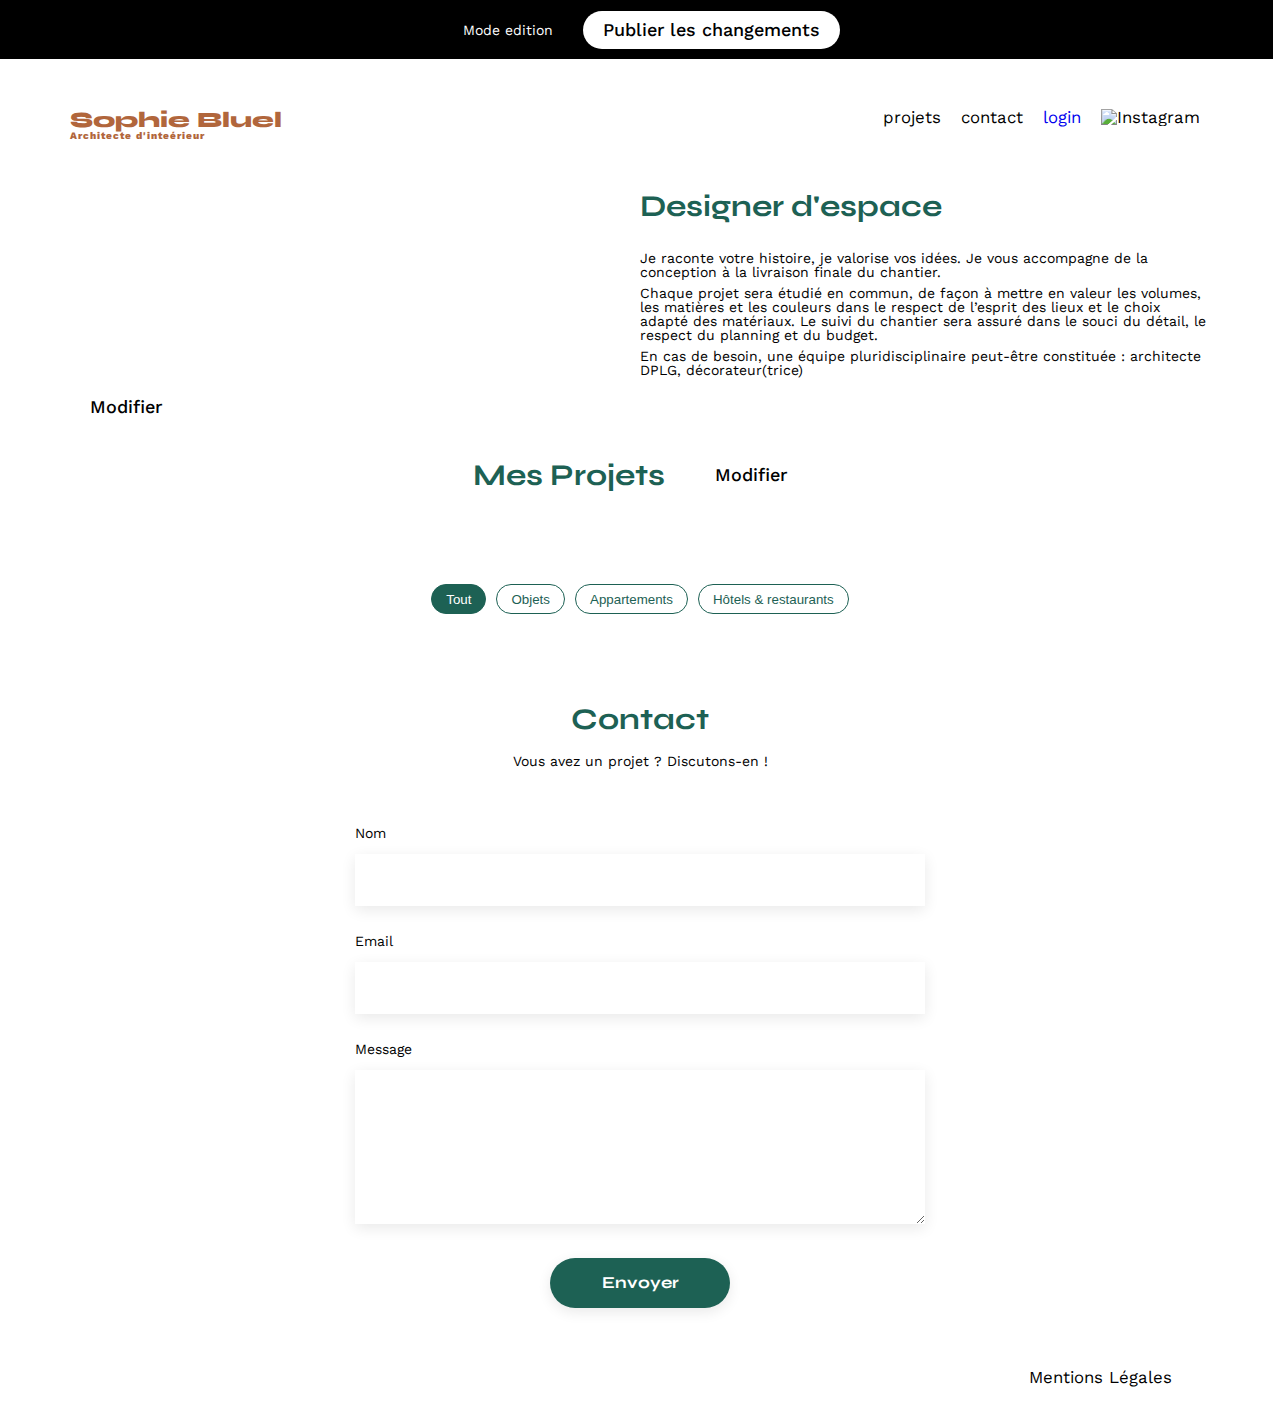
==== FrontEnd/index.html @ f519132e "Premier commit" ====
<!DOCTYPE html>
<html lang="fr">

<head>
	<meta charset="UTF-8">
	<title>Sophie Bluel - Architecte d'intérieur</title>
	<meta name="viewport" content="width=device-width, initial-scale=1.0">
	<link rel="preconnect" href="https://fonts.googleapis.com">
	<link rel="preconnect" href="https://fonts.gstatic.com" crossorigin>
	<link href="https://fonts.googleapis.com/css2?family=Syne:wght@700;800&family=Work+Sans&display=swap"
		rel="stylesheet">
	<meta name="description" content="">
	<link rel="stylesheet" href="https://cdnjs.cloudflare.com/ajax/libs/font-awesome/6.3.0/css/all.min.css"
		integrity="sha512-SzlrxWUlpfuzQ+pcUCosxcglQRNAq/DZjVsC0lE40xsADsfeQoEypE+enwcOiGjk/bSuGGKHEyjSoQ1zVisanQ=="
		crossorigin="anonymous" referrerpolicy="no-referrer">
	<link rel="stylesheet" href="./assets/style.css">
</head>

<body>
	<div id="modifier" class="hide">
		<i class="fa-regular fa-pen-to-square fa-color-w"></i>
		<p class="pub">Mode edition</p>
		<button class="B publier" type="button">Publier les changements</button>
	</div>
	<header>
		<a href="index.html">
			<h1 id="logo">Sophie Bluel <span>Architecte d'inteérieur</span></h1>
		</a>
		<nav>
			<ul>
				<li>projets</li>
				<li>contact</li>

				<li><a href="connexion.html">login</a></li>

				<li><img src="./assets/icons/instagram.png" alt="Instagram"></li>
			</ul>
		</nav>
	</header>
	<main>
		<section id="introduction">
			<figure>
				<img src="./assets/images/sophie-bluel.png" alt="">
			</figure>

			<article>
				<h2>Designer d'espace</h2>
				<p>Je raconte votre histoire, je valorise vos idées. Je vous accompagne de la conception à la livraison
					finale du chantier.</p>
				<p>Chaque projet sera étudié en commun, de façon à mettre en valeur les volumes, les matières et les
					couleurs dans le respect de l’esprit des lieux et le choix adapté des matériaux. Le suivi du
					chantier sera assuré dans le souci du détail, le respect du planning et du budget.</p>
				<p>En cas de besoin, une équipe pluridisciplinaire peut-être constituée : architecte DPLG,
					décorateur(trice)</p>
			</article>
		</section>
		<div id="modifier_img" class="hide">
			<div>
				<i class="fa-regular fa-pen-to-square"></i>
				<button class="B publier" type="button">Modifier</button>
			</div>
		</div>
		<div id="gerer" class="hide">
			<h2>Mes Projets</h2>
			<div class="Gerer">
				<i class="fa-regular fa-pen-to-square"></i>
				<button id="modif" class="B publier" type="button">Modifier</button>
			</div>
		</div>
		<section id="portfolio">
			<div id="projets">
				<h2 class="hide">Mes Projets</h2>
				<div class="boutons">
					<button id="tout" class="B" type="button">Tout</button>
					<button id="objets" class="B categorie" type="button">Objets </button>
					<button id="appartements" class="B categorie" type="button">Appartements</button>
					<button id="hotelsRestaurants" class="B categorie" type="button">Hôtels & restaurants</button>
				</div>
			</div>
			<div class="gallery">
				<figure>
					<figcaption></figcaption>
				</figure>
			</div>
		</section>
		<section id="contact">
			<h2>Contact</h2>
			<p>Vous avez un projet ? Discutons-en !</p>
			<form action="#" method="post">
				<label for="name">Nom</label>
				<input type="text" name="name" id="name">
				<label for="email">Email</label>
				<input type="email" name="email" id="email">
				<label for="message">Message</label>
				<textarea name="message" id="message" cols="30" rows="10"></textarea>
				<input type="submit" value="Envoyer">
			</form>
		</section>
		<!-- La modal -->
		<div class="modal">
			<div class="modal-content">
				<span class="close-icon"><i class="fa-sharp fa-solid fa-x"></i></span>
				<h1>Galerie photo</h1>
				<div id="modal-gallery" class="gallery">
					<!-- Les figures avec l'icône de poubelle-->
				</div>
				<hr>
				<div class="A-D">
					<button class="B btn-ajouter-photo">Ajouter une photo</button>
					<button class="btn-suprimer-gallerie">Supprimer la galerie</button>
				</div>
			</div>
			<div class="modal-wraper hide">
				<div class="icons">
					<span id="closeModal2" class="close-icon"><i class="fa-sharp fa-solid fa-x"></i></span>
					<span class="back-icon"><i class="fa-solid fa-arrow-left"></i></span>
				</div>
				<h1>Ajout photo</h1>
				<form id="myForm" action="/" method="POST" enctype="multipart/form-data">
					<div id="previewImage" class="ajout-image">
						<i class="fa-sharp fa-regular fa-image"></i>
						<label for="image" class="B btn-addImg">+ Ajouter une photo</label>
						<input type="file" id="image" name="image" style="display: none;">
						<img id="preview" src="#" alt="Aperçu de l'image" style="display: none; max-width: 200px;">
						<p class="type-image">jpg, png : 4mo max</p>
					</div>
					<div>
						<label for="title">titre</label>
						<input name="title" type="text" id="imageName" />
						<label for="catemyFormgory">Catégories</label>
						<select id="category" name="category">
							<option></option>
							<option value="1">Objets</option>
							<option value="2">Appartements</option>
							<option value="3">Hôtels & restaurants</option>
						</select>
					</div>
					<hr class="ligne" style="background-color: #B3B3B3;">
					<div class="valider">
						<button id="newImg" class="B btn-valider" type="submit">Valider</button>
					</div>
				</form>
			</div>
		</div>
	</main>
	<footer>
		<nav>
			<ul>
				<li>Mentions Légales</li>
			</ul>
		</nav>
	</footer>
	<script src="./index2.js"></script>
</body>

</html>
---- FrontEnd/assets/style.css ----
/* http://meyerweb.com/eric/tools/css/reset/
   v2.0 | 20110126
   License: none (public domain)
*/

html,
body,
div,
span,
applet,
object,
iframe,
h1,
h2,
h3,
h4,
h5,
h6,
p,
blockquote,
pre,
a,
abbr,
acronym,
address,
big,
cite,
code,
del,
dfn,
em,
img,
ins,
kbd,
q,
s,
samp,
small,
strike,
strong,
sub,
sup,
tt,
var,
b,
u,
i,
center,
dl,
dt,
dd,
ol,
ul,
li,
fieldset,
form,
label,
legend,
table,
caption,
tbody,
tfoot,
thead,
tr,
th,
td,
article,
aside,
canvas,
details,
embed,
figure,
figcaption,
footer,
header,
hgroup,
menu,
nav,
output,
ruby,
section,
summary,
time,
mark,
audio,
video {
	margin: 0;
	padding: 0;
	border: 0;
	font-size: 100%;
	font: inherit;
	vertical-align: baseline;
}

/* HTML5 display-role reset for older browsers */
article,
aside,
details,
figcaption,
figure,
footer,
header,
hgroup,
menu,
nav,
section {
	display: block;
}

body {
	line-height: 1;
}

ol,
ul {
	list-style: none;
}

blockquote,
q {
	quotes: none;
}

blockquote:before,
blockquote:after,
q:before,
q:after {
	content: '';
	content: none;
}

table {
	border-collapse: collapse;
	border-spacing: 0;
}

/** end reset css**/
body {
	max-width: 1140px;
	margin: auto;
	font-family: 'Work Sans';
	font-size: 14px;
}

header {
	display: flex;
	justify-content: space-between;
	margin: 50px 0
}

section {
	margin: 50px 0
}

h1 {
	display: flex;
	flex-direction: column;
	font-family: 'Syne';
	font-size: 22px;
	font-weight: 800;
	color: #B1663C
}

h1>span {
	font-family: 'Work Sans';
	font-size: 10px;
	letter-spacing: 0.1em;
	;
}

h2 {
	font-family: 'Syne';
	font-weight: 700;
	font-size: 30px;
	color: #1D6154
}

nav ul {
	display: flex;
	align-items: center;
	list-style-type: none;

}

nav li {
	padding: 0 10px;
	font-size: 1.2em;
}

li:hover {
	color: #B1663C;
}

#introduction {
	display: flex;

	align-items: center;


}

#introduction figure {
	flex: 1
}

#introduction img {
	display: block;

	width: 80%;
}

#introduction article {
	flex: 1
}

#introduction h2 {
	margin-bottom: 1em;
}

#introduction p {
	margin-bottom: 0.5em;
}

#portfolio h2 {
	text-align: center;
	margin-bottom: 1em;
}

#projets {
	display: flex;
	flex-direction: column;
}

.boutons {
	display: flex;
	flex-direction: row;
	justify-content: center;
	align-items: center;
	margin: 40px;
	gap: 10px;
}

.B {
	height: 30px;
	border-radius: 40px;
	border-color: #1D6154;
	text-align: center;
	padding-left: 14px;
	padding-right: 14px;
	border: 1px solid #1D6154;
	cursor: pointer;
}

#tout {
	background-color: #1D6154;
	text-align: center;
	color: white;
	border: 1px solid #1D6154;
}

.categorie {
	background-color: white;
	color: #1D6154 !important;
	text-align: center;
	border: 1px solid #1D6154;
}


.gallery {
	width: 100%;
	display: grid;
	grid-template-columns: 1fr 1fr 1fr;
	grid-column-gap: 20px;
	grid-row-gap: 20px;
}

.gallery img {
	width: 100%;

}

#logout {
	border: none;
	margin: auto;
	padding: 10px;
	border-radius: 40px;
}

.link {
	margin-top: 30px;
	text-align: center;
	color: #000;
}

#contact {
	width: 50%;
	margin: auto;
}

#contact>* {
	text-align: center;

}

#contact h2 {
	margin-bottom: 20px;
}

#contact form {
	text-align: left;
	margin-top: 30px;
	display: flex;
	flex-direction: column;
}

#contact input {
	height: 50px;
	font-size: 1.2em;
	border: none;
	box-shadow: 0px 4px 14px rgba(0, 0, 0, 0.09);
}

#contact label {
	margin: 2em 0 1em 0;
}

#contact textarea {
	border: none;
	box-shadow: 0px 4px 14px rgba(0, 0, 0, 0.09);
}

input[type="submit"] {
	font-family: 'Syne';
	font-weight: 700;
	color: white;
	background-color: #1D6154;
	margin: 2em auto;
	width: 180px;
	text-align: center;
	border-radius: 60px;
	cursor: pointer;
}

a {
	text-decoration: none;
}

.hide {
	display: none;
}

#modifier {
	overflow: auto;
	display: flex;
	flex-direction: row !important;
	padding: 0px !important;
	justify-content: center;
	align-items: center;
	width: 99.45vw;
	height: 59px;
	margin-left: calc(-1 * ((100vw - 100%) / 2));
	background-color: #000;
	gap: 30px;
	margin-top: 0px;
}

.publier {
	height: 38px;
	color: rgb(0, 0, 0);
	background-color: white;
	padding-left: 20px;
	padding-right: 20px;
	font-family: Work Sans;
	font-size: 18px;
	font-weight: 500 !important;
	line-height: 16px;
	letter-spacing: 0em;
	text-align: center;
	border-radius: 60px;
	border-style: none;
	cursor: pointer;
}

#modifier_img {
	display: flex;
	flex-direction: row;
	margin-top: -46px;
}

.pub {
	color: white;
}

.fa-color-w {
	color: white !important;
}

.fa-pen-to-square {
	cursor: pointer;
	font-size: 18px;
}

#gerer {
	display: flex;
	flex-direction: row;
	justify-content: center;
	align-items: center;
	gap: 30px;
	margin-top: 30px;
	margin-bottom: 40px;
}

figure {
	position: relative;
}

.deletePhoto {
	position: absolute;
	top: 10px;
	right: 10px;
	cursor: pointer;
}


/*Style pour la modal*/
body.modal-open {
	overflow: hidden;
}

.close-icon {
	position: absolute;
	right: 10px;
	cursor: pointer;
	margin-top: 20px;
	margin-right: 20px;
	margin-bottom: 20px;
}

.fa-trash-can {
	color: #fff;
	background-color: #000;
	padding: 3px;
	width: 17px;
	height: 17px;
	top: 934px;
	left: 565px;
	border-radius: 2px;
}

.fa-arrows-up-down-left-right {
	color: #fff;
	margin-bottom: -100px;
	background-color: #000;
	padding: 3px;
	width: 17px;
	height: 17px;
	border-radius: 2px;
	padding: 3px;
	z-index: 999;
	border-radius: 2px;
	position: absolute;
	top: 8.5%;
	/* Déplacez l'icône à 50% de la hauteur du conteneur */
	left: 60%;
	/* Déplacez l'icône à 50% de la largeur du conteneur */
	transform: translate(-50%, -50%);
	/* Centrez l'icône par rapport à son point d'ancrage */
}

.modal {
	display: none;
	position: fixed;
	top: 0;
	left: 0;
	width: 100%;
	height: 100%;
	background-color: rgba(61, 58, 58, 0.3);
	z-index: 999;
	overflow: auto;
	/* Permet le défilement uniquement à l'intérieur de la modal */
}

.modal-content {
	position: absolute;
	top: 50%;
	left: 50%;
	transform: translate(-50%, -50%);
	background-color: #fff;
	padding-bottom: 10px;
	padding-left: 40px;
	padding-right: 40px;
	border-radius: 5px;
	text-align: center;
	width: 630px;
	margin-bottom: 10px;
	border-radius: 10px;
	box-shadow: 3px 1px 1px rgb(170, 240, 213);
}

.modal-content h1 {
	margin-top: 20px;
	margin-bottom: 20px;
	font-size: 26px;
	font-family: Work Sans;
	color: #000;
	font-size: 26px;
	font-weight: 400;
	line-height: 30px;
	letter-spacing: 0em;
	text-align: center;
}

.modal-content img {
	max-width: 100%;
	max-height: 100vh;
	display: block;
	margin: auto;
}

.modal-content figure {
	/* Ajustez la largeur en fonction du nombre d'images par ligne */
	display: inline-block;
	vertical-align: top;
	/* Alignez les figures en haut de la ligne */
	box-sizing: border-box;
	padding: 3px;
}

#modal-gallery {
	width: 100%;
	height: 520px;
	display: grid;
	grid-template-columns: 1fr 1fr 1fr 1fr 1fr;
	grid-column-gap: 5px;
	grid-row-gap: 5px;
	margin: 0px;
}

hr {
	margin: 20px;
	height: 1px;
	background-color: #1D6154;
}

.A-D {
	display: flex;
	flex-direction: column;
	justify-content: center;
	align-items: center;
	gap: 15px;
}

.btn-ajouter-photo {
	color: #fff;
	border: none;
	background-color: #1D6154;
	padding-left: 40px;
	padding-right: 40px;
}

.btn-suprimer-gallerie {
	color: firebrick;
	border: none;
	background-color: #fff;
}

/*Modal 2*/
.modal_2 {
	position: fixed;
	top: 0;
	left: 0;
	width: 100%;
	height: 100%;
	background-color: rgba(61, 58, 58, 0.5);
	z-index: 999;
	/* Assurez-vous que la modal est superposée à d'autres éléments */
	overflow: auto;
	/* Permet le défilement uniquement à l'intérieur de la modal */
}

.modal-wraper h1 {
	margin-top: 20px;
	margin-bottom: 20px;
	font-size: 26px;
	font-family: Work Sans;
	color: #000;
	font-size: 26px;
	font-weight: 400;
	line-height: 30px;
	letter-spacing: 0em;
	text-align: center;
	padding: 20px;

}

.modal-wraper {
	height: 670px;
	position: absolute;
	top: 50%;
	left: 50%;
	transform: translate(-50%, -50%);
	background-color: #fff;
	padding-bottom: 20px;
	padding-left: 40px;
	padding-right: 40px;
	border-radius: 5px;
	text-align: center;
	width: 630px;
	margin-bottom: 20px;
	border-radius: 10px;
	box-shadow: 3px 1px 1px rgb(170, 240, 213);
	/* Permet le défilement à l'intérieur de la modal si le contenu dépasse la hauteur maximale */
}

.icons {
	display: flex;
	flex-direction: row;
	justify-content: space-around;
	color: #000000;
	font-size: 1.1em;
}

.fa-arrow-left {
	left: 10px;
	cursor: pointer;
padding: 1px 0px 1.9919624328613281px 0px;
}

.back-icon{
	margin-top: 20px;
	margin-right: 645px;
}

.arrows {
	transform: translateY(-5px) translateX(-10px);
}



.ajout-image {
	display: flex;
	flex-direction: column;
	justify-content: center;
	align-items: center;
	gap: 5px;
	width: 420px;
	height: 169px;
	margin: auto;


	border-radius: 3px;
	background-color: #E8F1F6;
}

.fa-image {
	font-size: 70px;
	color: #B9C5CC;
	width: 58px;
	height: 58px;
	font-weight: 1px;
	margin-top: 20px;
	margin-bottom: 15px;
}

.btn-addImg {
	color: #306685;
	display: flex;
	flex-direction: column;
	justify-content: center;
	align-items: center;
	font-size: 14px;
	font-weight: 500;
	line-height: 16px;
	height: 36px;

	padding-left: 25px;
	padding-right: 25px;
	margin: auto;
	background-color: #CBD6DC;
	border: none;
}
.type-image{
	margin-top: 0px;
font-size: 10px;
font-weight: 400;
line-height: 12px;
letter-spacing: 0em;
text-align: center;
margin-bottom: 15px;

}



/* Style pour le label */
form div label {
	left: 510px;
	display: block;
	margin-bottom: 10px;
	margin-top: 15px;
	text-align: left;
	margin-left: 110px;

}

/* Style pour le select */
select {
	width: 420px;
	height: 51px;
	top: 1011px;
	left: 510px;
	box-shadow: 0px 4px 14px 0px #00000017;
	border: none;
}

#imageName {
	width: 420px;
	height: 51px;
	top: 1011px;
	left: 510px;
	box-shadow: 0px 4px 14px 0px #00000017;
	border: none;
}

.ligne {
	width: 420.0000000000016px;
	top: 1207px;
	left: 510px;
	
	border: 1px solid #B3B3B3;
	margin: auto;
	margin-top: 50px;
	margin-bottom: 40px;
	color: #B3B3B3;
}

.btn-valider {
	width: 237px;
	height: 38px;
	top: 1239px;
	left: 600px;
	color: #fff;
	background-color: #A7A7A7;
	border: none;
	font-size: 1.2em;
	margin-top: 20px;
}





footer nav ul {
	display: flex;
	justify-content: flex-end;
	margin: 2em
}
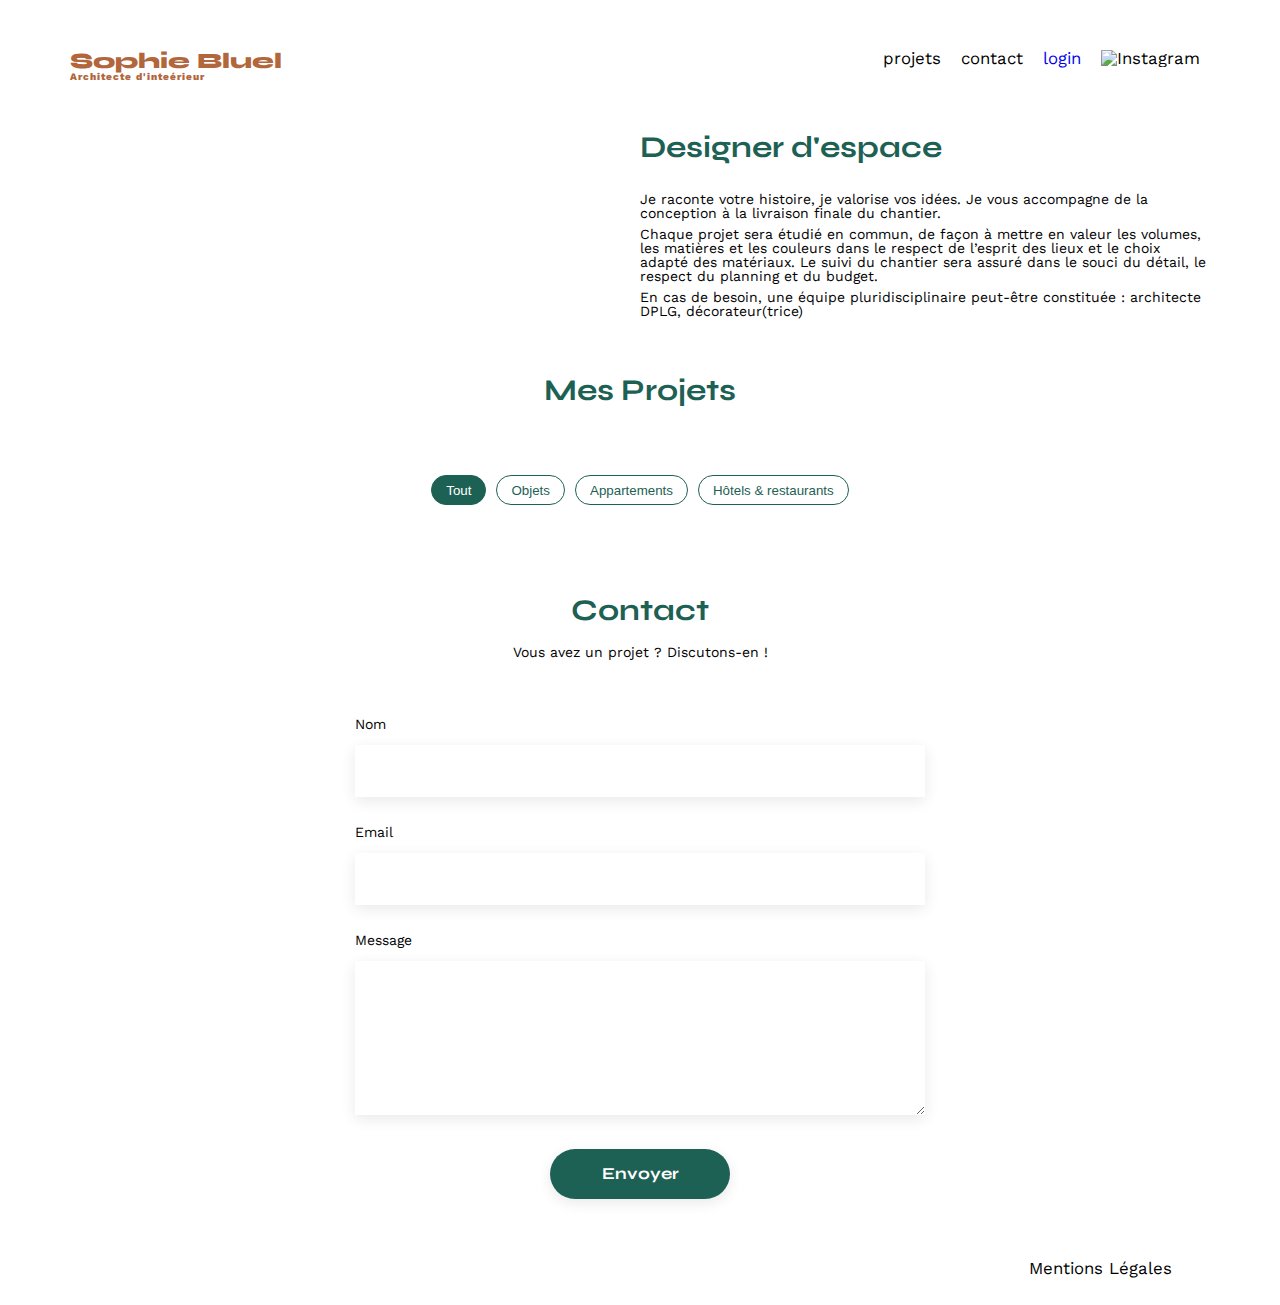
==== commit e6003611: "correction des bug" ====
--- a/FrontEnd/index.html
+++ b/FrontEnd/index.html
@@ -17,7 +17,7 @@
 </head>
 
 <body>
-	<div id="modifier" class="hide">
+	<div class="modifier hide">
 		<i class="fa-regular fa-pen-to-square fa-color-w"></i>
 		<p class="pub">Mode edition</p>
 		<button class="B publier" type="button">Publier les changements</button>
@@ -30,9 +30,8 @@
 			<ul>
 				<li>projets</li>
 				<li>contact</li>
-
-				<li><a href="connexion.html">login</a></li>
-
+				<li class="login-btn"><a href="connexion.html" id="login">login</a></li>
+				<li class="logout-btn" style="display: none;"><a href="index.html" id="logout">logout</a></li>
 				<li><img src="./assets/icons/instagram.png" alt="Instagram"></li>
 			</ul>
 		</nav>
@@ -42,7 +41,6 @@
 			<figure>
 				<img src="./assets/images/sophie-bluel.png" alt="">
 			</figure>
-
 			<article>
 				<h2>Designer d'espace</h2>
 				<p>Je raconte votre histoire, je valorise vos idées. Je vous accompagne de la conception à la livraison
@@ -54,13 +52,13 @@
 					décorateur(trice)</p>
 			</article>
 		</section>
-		<div id="modifier_img" class="hide">
+		<div class="modifier_img hide">
 			<div>
 				<i class="fa-regular fa-pen-to-square"></i>
 				<button class="B publier" type="button">Modifier</button>
 			</div>
 		</div>
-		<div id="gerer" class="hide">
+		<div class="gerer hide">
 			<h2>Mes Projets</h2>
 			<div class="Gerer">
 				<i class="fa-regular fa-pen-to-square"></i>
@@ -68,8 +66,8 @@
 			</div>
 		</div>
 		<section id="portfolio">
-			<div id="projets">
-				<h2 class="hide">Mes Projets</h2>
+			<div class="projets">
+				<h2>Mes Projets</h2>
 				<div class="boutons">
 					<button id="tout" class="B" type="button">Tout</button>
 					<button id="objets" class="B categorie" type="button">Objets </button>
@@ -150,7 +148,8 @@
 			</ul>
 		</nav>
 	</footer>
-	<script src="./index2.js"></script>
+	<script src="./index.js"></script>
+
 </body>
 
 </html>--- a/FrontEnd/assets/style.css
+++ b/FrontEnd/assets/style.css
@@ -226,7 +226,7 @@
 	margin-bottom: 1em;
 }
 
-#projets {
+.projets {
 	display: flex;
 	flex-direction: column;
 }
@@ -287,9 +287,9 @@
 }
 
 .link {
-	margin-top: 30px;
 	text-align: center;
 	color: #000;
+	text-decoration: underline;
 }
 
 #contact {
@@ -349,7 +349,7 @@
 	display: none;
 }
 
-#modifier {
+.modifier {
 	overflow: auto;
 	display: flex;
 	flex-direction: row !important;
@@ -381,7 +381,7 @@
 	cursor: pointer;
 }
 
-#modifier_img {
+.modifier_img {
 	display: flex;
 	flex-direction: row;
 	margin-top: -46px;
@@ -400,7 +400,7 @@
 	font-size: 18px;
 }
 
-#gerer {
+.gerer {
 	display: flex;
 	flex-direction: row;
 	justify-content: center;
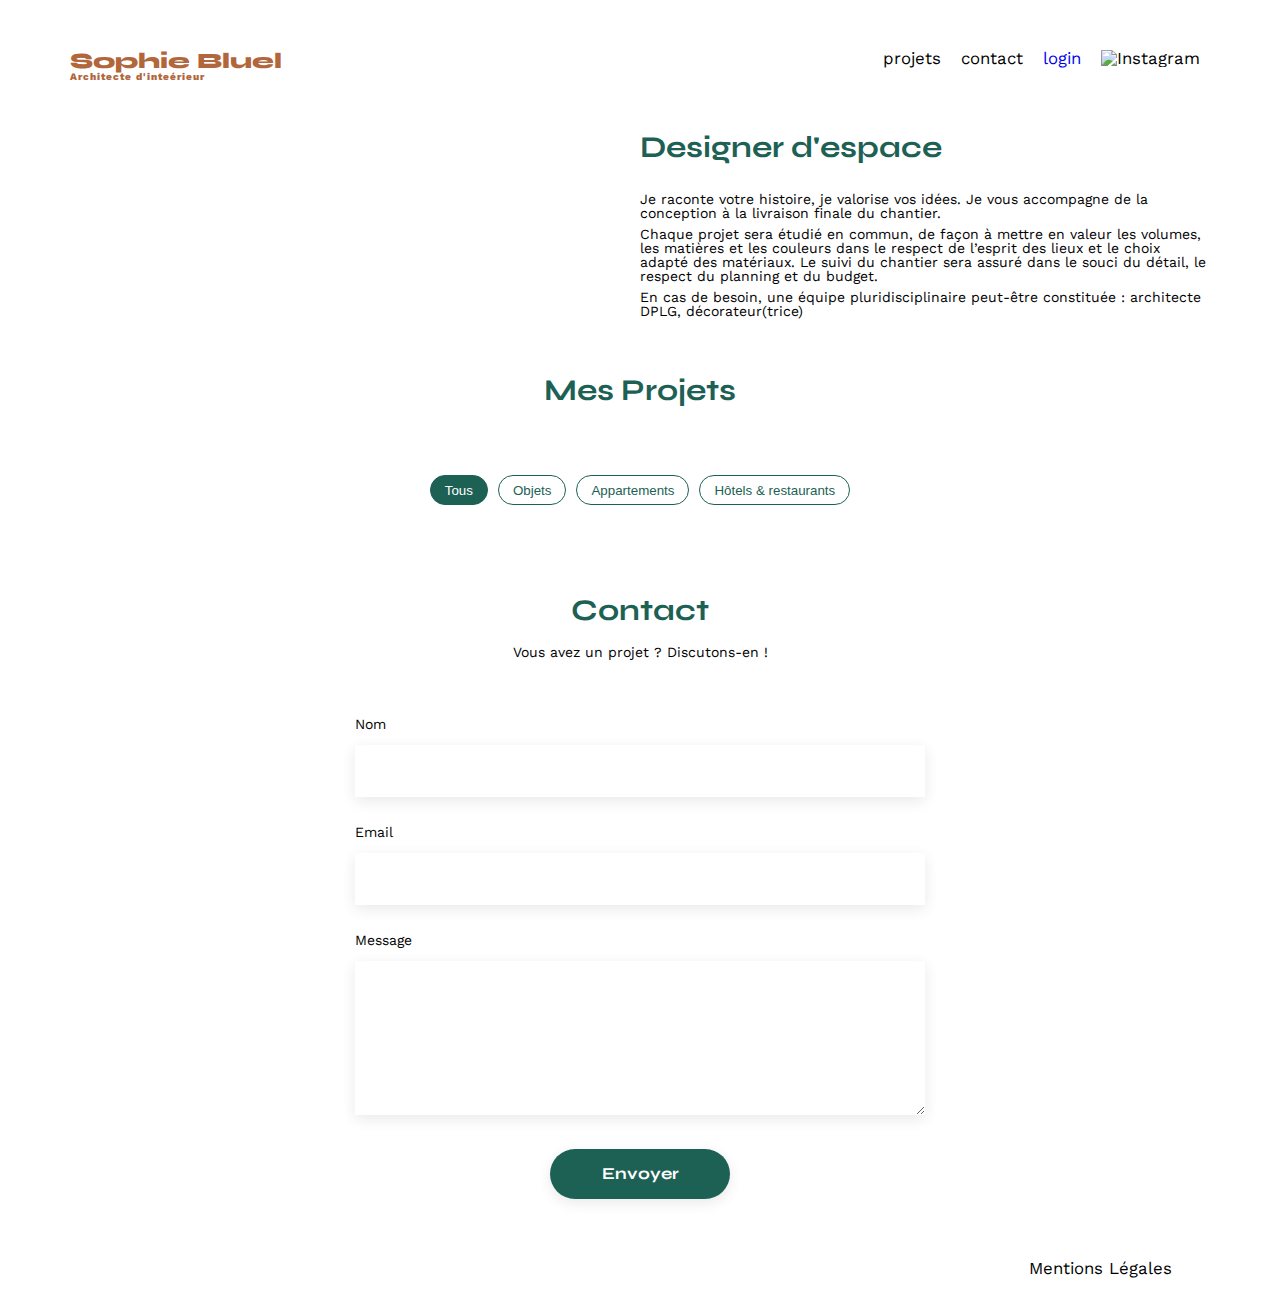
==== commit c8838774: "Correction des fichiers js et html" ====
--- a/FrontEnd/index.html
+++ b/FrontEnd/index.html
@@ -69,10 +69,10 @@
 			<div class="projets">
 				<h2>Mes Projets</h2>
 				<div class="boutons">
-					<button id="tout" class="B" type="button">Tout</button>
-					<button id="objets" class="B categorie" type="button">Objets </button>
-					<button id="appartements" class="B categorie" type="button">Appartements</button>
-					<button id="hotelsRestaurants" class="B categorie" type="button">Hôtels & restaurants</button>
+					<button id="boutonTous" class="button active categorie">Tous</button>
+					<button id="objets" class="button categorie">Objets</button>
+					<button id="appartements" class="button categorie">Appartements</button>
+					<button id="hotelsRestaurants" class="button categorie">Hôtels & restaurants</button>
 				</div>
 			</div>
 			<div class="gallery">
@@ -118,7 +118,7 @@
 					<div id="previewImage" class="ajout-image">
 						<i class="fa-sharp fa-regular fa-image"></i>
 						<label for="image" class="B btn-addImg">+ Ajouter une photo</label>
-						<input type="file" id="image" name="image" style="display: none;">
+						<input type="file" id="image" name="image" accept=".jpg, .jpeg, .png" style="display: none;">
 						<img id="preview" src="#" alt="Aperçu de l'image" style="display: none; max-width: 200px;">
 						<p class="type-image">jpg, png : 4mo max</p>
 					</div>
@@ -149,7 +149,6 @@
 		</nav>
 	</footer>
 	<script src="./index.js"></script>
-
 </body>
 
 </html>--- a/FrontEnd/assets/style.css
+++ b/FrontEnd/assets/style.css
@@ -193,10 +193,7 @@
 
 #introduction {
 	display: flex;
-
 	align-items: center;
-
-
 }
 
 #introduction figure {
@@ -230,6 +227,8 @@
 	display: flex;
 	flex-direction: column;
 }
+
+/*Boutons de filtrage*/
 
 .boutons {
 	display: flex;
@@ -240,6 +239,16 @@
 	gap: 10px;
 }
 
+.button {
+	height: 30px;
+	border-radius: 40px;
+	border-color: #1D6154;
+	text-align: center;
+	padding-left: 14px;
+	padding-right: 14px;
+	border: 1px solid #1D6154;
+	cursor: pointer;
+}
 .B {
 	height: 30px;
 	border-radius: 40px;
@@ -251,16 +260,14 @@
 	cursor: pointer;
 }
 
-#tout {
+.button.active {
 	background-color: #1D6154;
-	text-align: center;
 	color: white;
-	border: 1px solid #1D6154;
 }
 
 .categorie {
 	background-color: white;
-	color: #1D6154 !important;
+	color: #1D6154;
 	text-align: center;
 	border: 1px solid #1D6154;
 }
@@ -286,6 +293,8 @@
 	border-radius: 40px;
 }
 
+
+/* Connexion*/
 .link {
 	text-align: center;
 	color: #000;
@@ -344,6 +353,9 @@
 a {
 	text-decoration: none;
 }
+
+
+/* Modales */
 
 .hide {
 	display: none;
@@ -564,7 +576,7 @@
 	background-color: #fff;
 }
 
-/*Modal 2*/
+/*Modale 2*/
 .modal_2 {
 	position: fixed;
 	top: 0;
@@ -623,10 +635,10 @@
 .fa-arrow-left {
 	left: 10px;
 	cursor: pointer;
-padding: 1px 0px 1.9919624328613281px 0px;
-}
-
-.back-icon{
+	padding: 1px 0px 1.9919624328613281px 0px;
+}
+
+.back-icon {
 	margin-top: 20px;
 	margin-right: 645px;
 }
@@ -634,8 +646,6 @@
 .arrows {
 	transform: translateY(-5px) translateX(-10px);
 }
-
-
 
 .ajout-image {
 	display: flex;
@@ -646,8 +656,6 @@
 	width: 420px;
 	height: 169px;
 	margin: auto;
-
-
 	border-radius: 3px;
 	background-color: #E8F1F6;
 }
@@ -672,25 +680,22 @@
 	font-weight: 500;
 	line-height: 16px;
 	height: 36px;
-
 	padding-left: 25px;
 	padding-right: 25px;
 	margin: auto;
 	background-color: #CBD6DC;
 	border: none;
 }
-.type-image{
+
+.type-image {
 	margin-top: 0px;
-font-size: 10px;
-font-weight: 400;
-line-height: 12px;
-letter-spacing: 0em;
-text-align: center;
-margin-bottom: 15px;
-
-}
-
-
+	font-size: 10px;
+	font-weight: 400;
+	line-height: 12px;
+	letter-spacing: 0em;
+	text-align: center;
+	margin-bottom: 15px;
+}
 
 /* Style pour le label */
 form div label {
@@ -700,7 +705,6 @@
 	margin-top: 15px;
 	text-align: left;
 	margin-left: 110px;
-
 }
 
 /* Style pour le select */
@@ -726,7 +730,6 @@
 	width: 420.0000000000016px;
 	top: 1207px;
 	left: 510px;
-	
 	border: 1px solid #B3B3B3;
 	margin: auto;
 	margin-top: 50px;
@@ -746,10 +749,6 @@
 	margin-top: 20px;
 }
 
-
-
-
-
 footer nav ul {
 	display: flex;
 	justify-content: flex-end;
